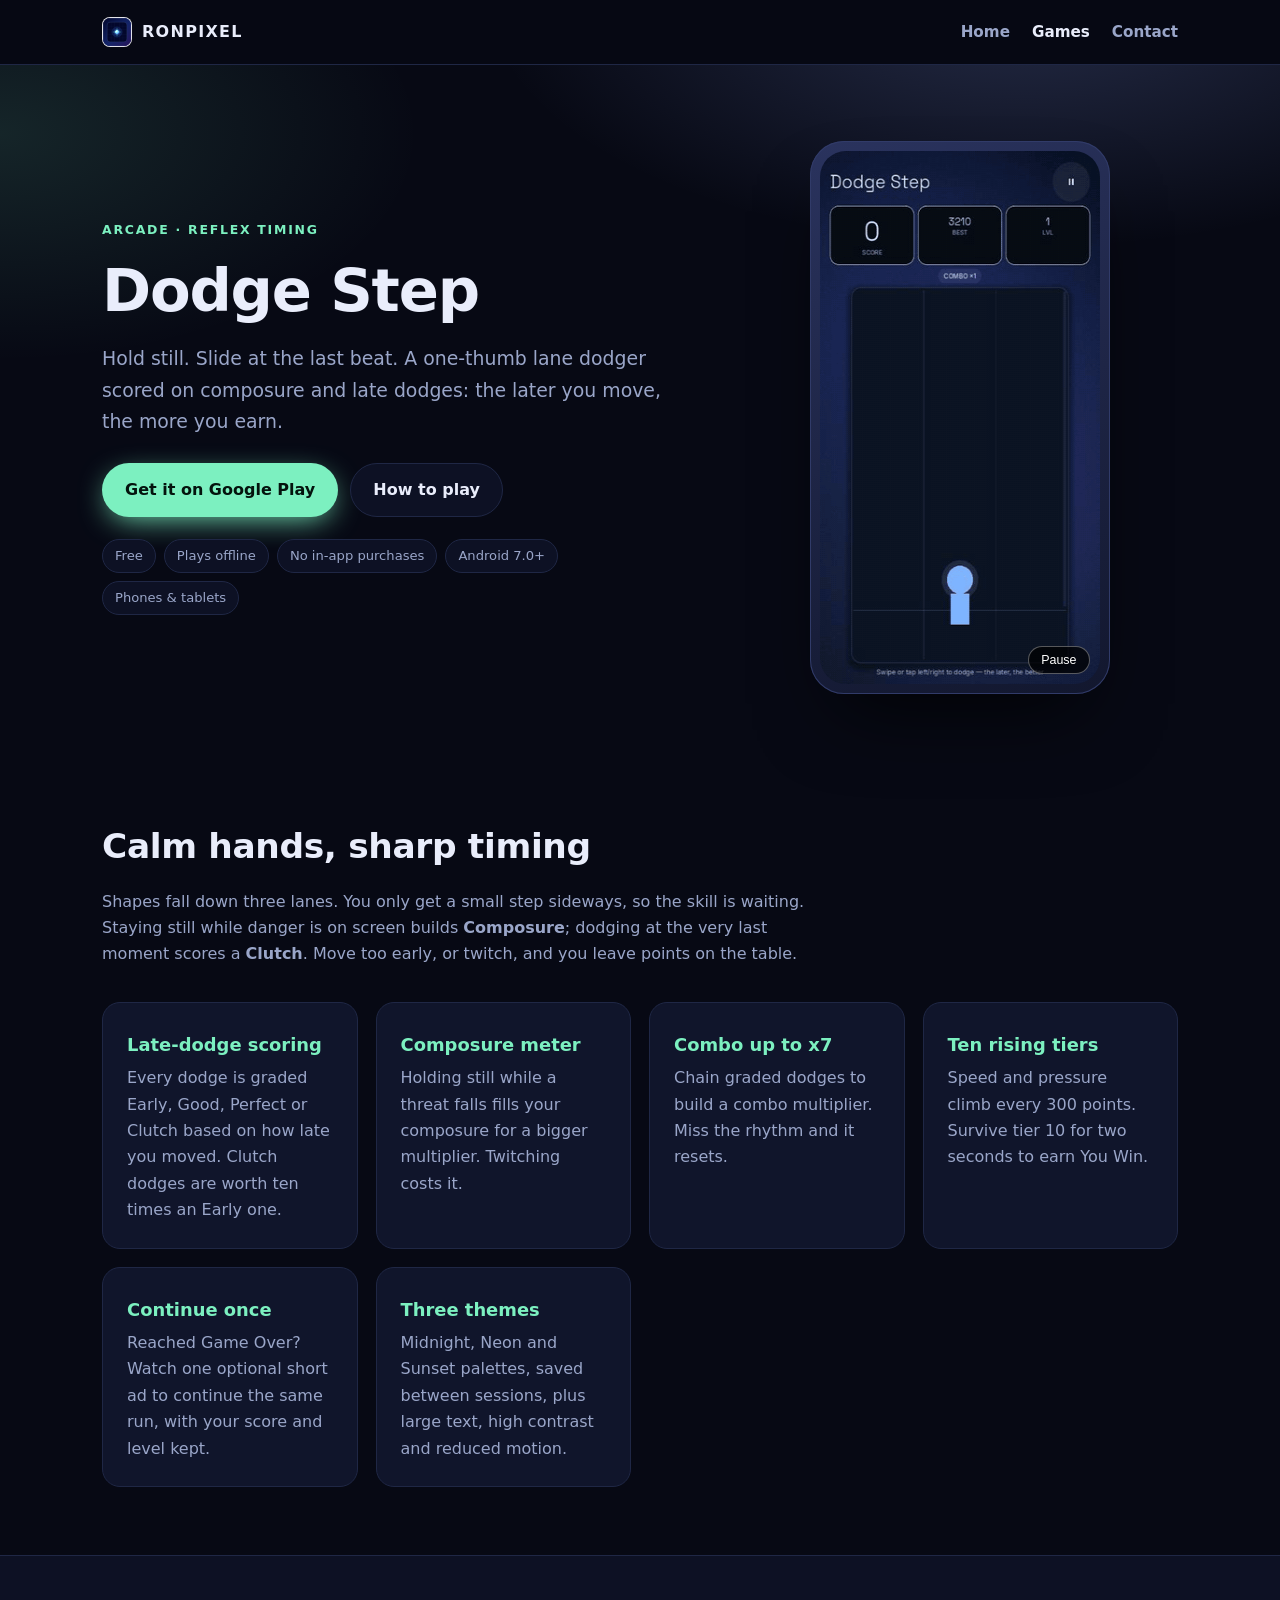
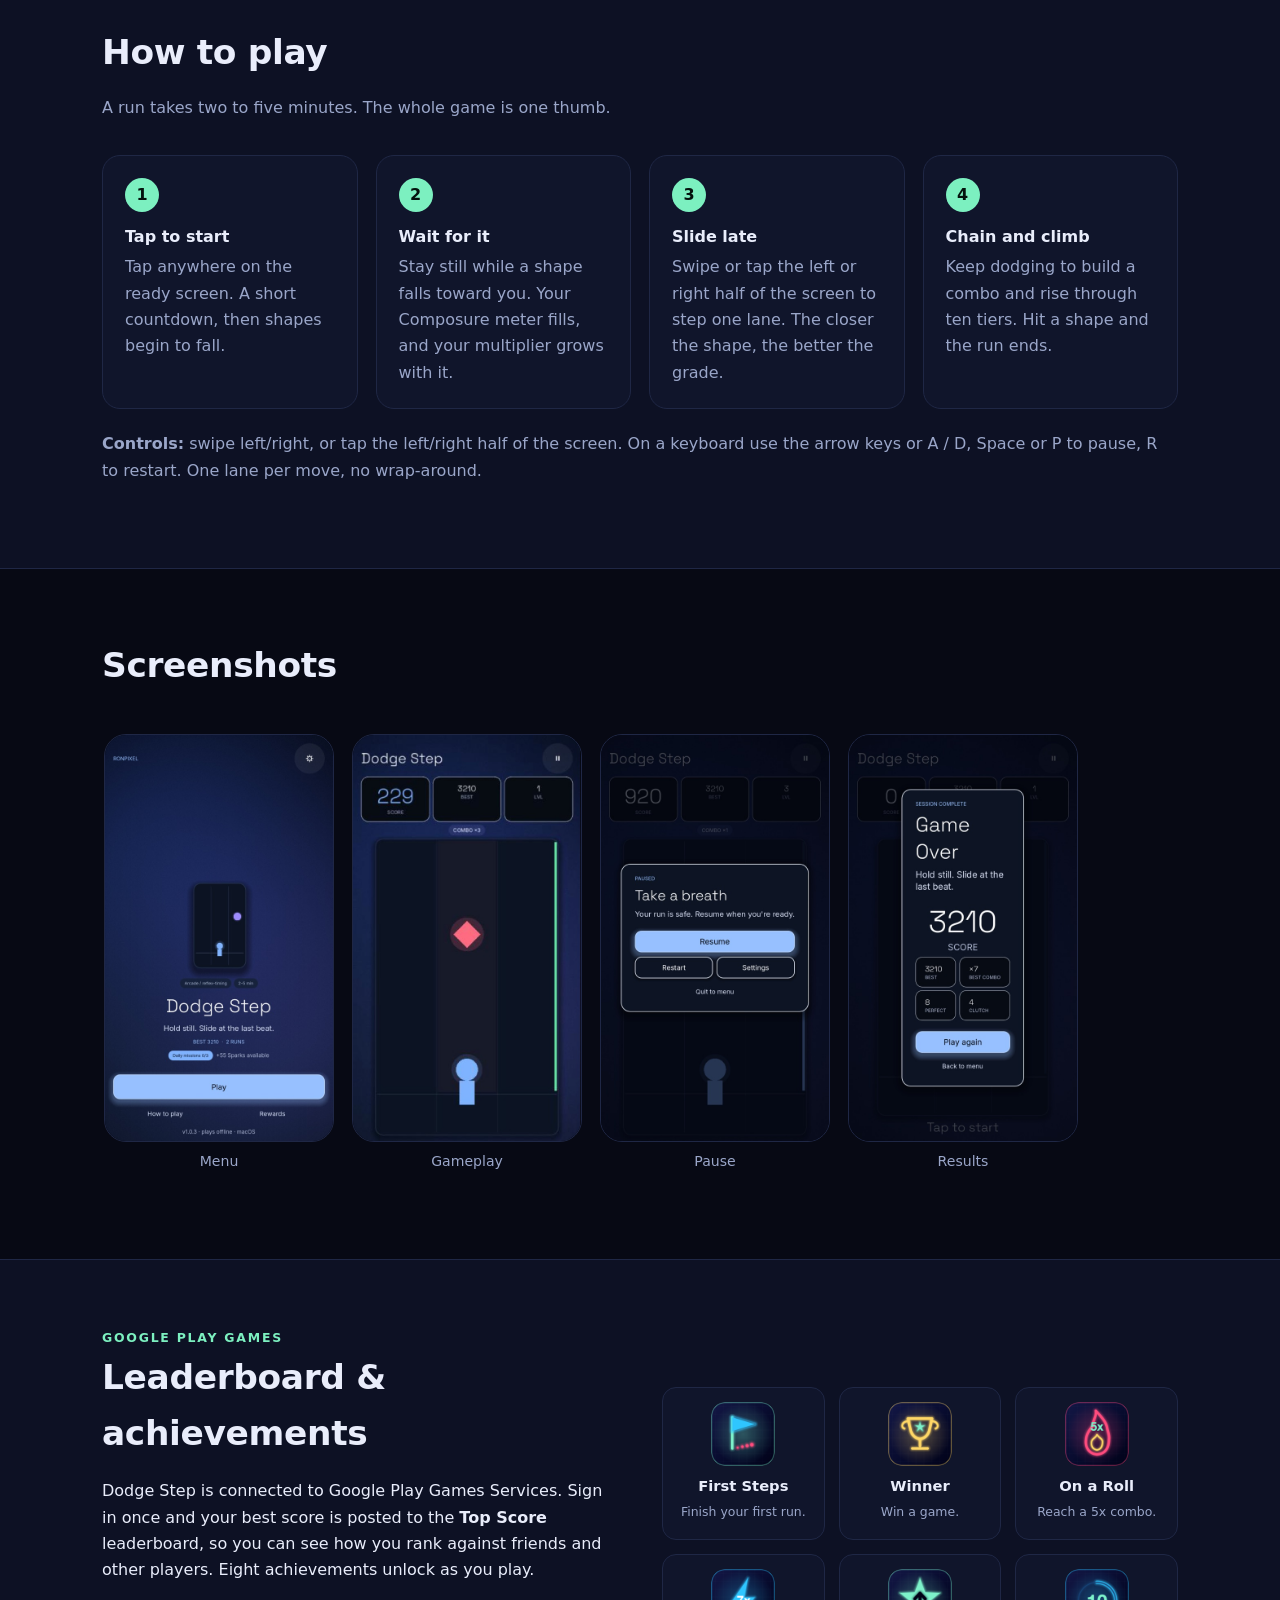
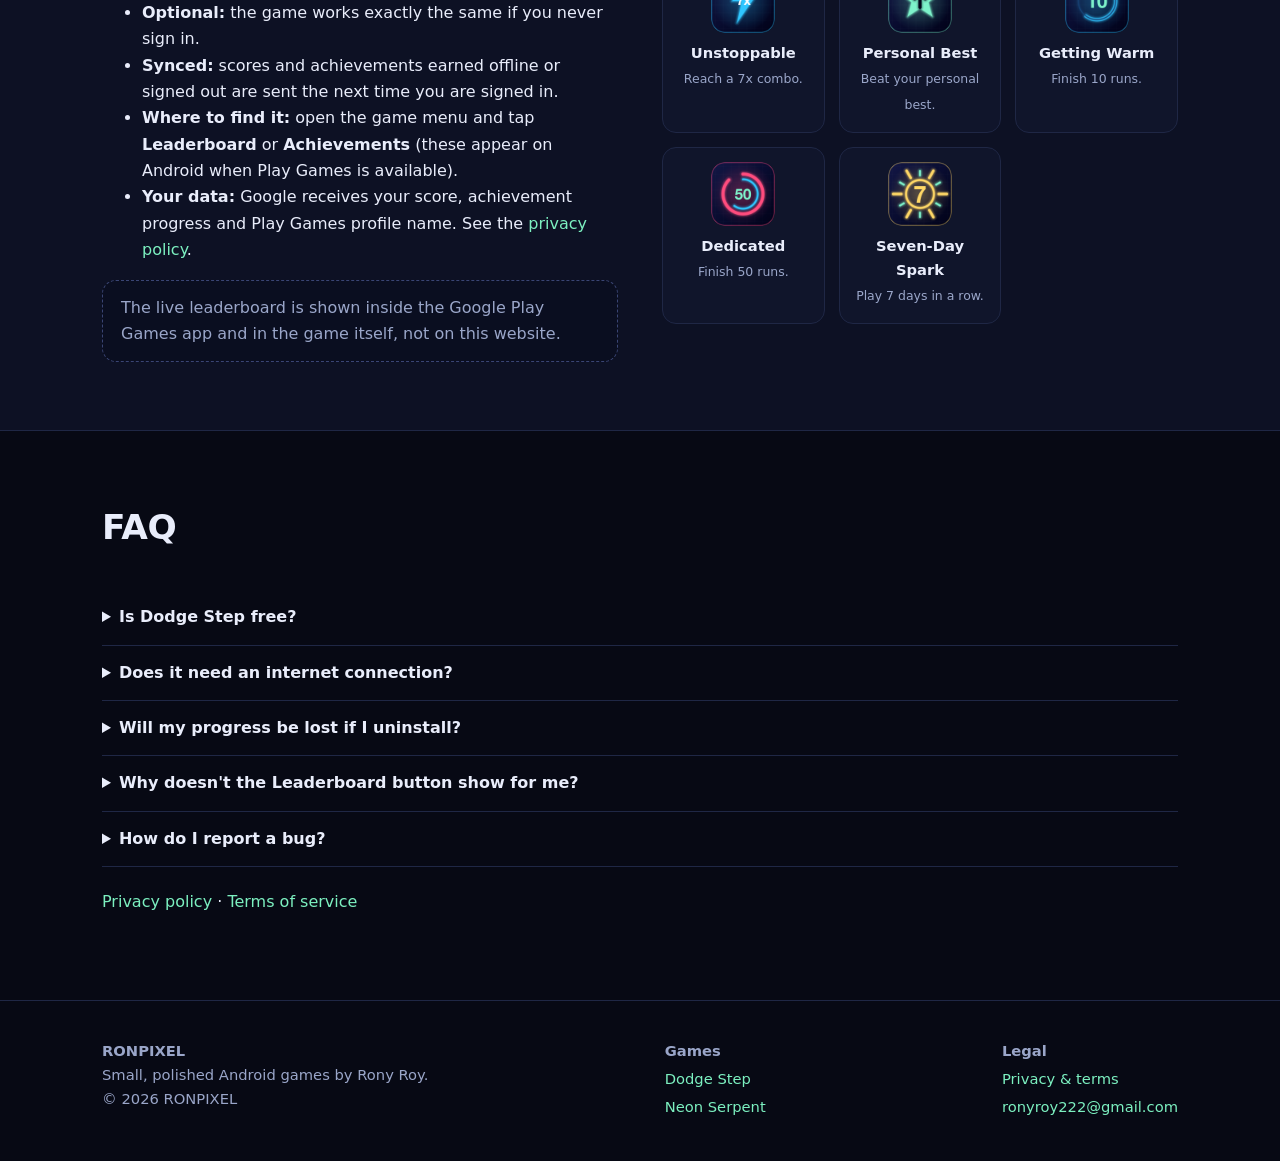
==== games/dodge-step/index.html @ db1bbd3d "Revamp site: home, game pages (how to play, screenshots, GIFs, Play Games), privacy hub, SEO files" ====
<!doctype html>
<html lang="en" class="theme-dodge">
<head>
<meta charset="utf-8">
<meta name="viewport" content="width=device-width,initial-scale=1">
<title>Dodge Step: a late-dodge arcade game for Android | RONPIXEL</title>
<meta name="description" content="Dodge Step is a one-thumb lane dodger for Android. Hold still, slide at the last beat, climb the Google Play Games leaderboard. Free, offline, no in-app purchases.">
<link rel="canonical" href="https://royrony.github.io/games/dodge-step/">
<meta name="theme-color" content="#070914">
<meta property="og:type" content="website">
<meta property="og:title" content="Dodge Step: a late-dodge arcade game for Android | RONPIXEL">
<meta property="og:description" content="Dodge Step is a one-thumb lane dodger for Android. Hold still, slide at the last beat, climb the Google Play Games leaderboard. Free, offline, no in-app purchases.">
<meta property="og:url" content="https://royrony.github.io/games/dodge-step/">
<meta property="og:image" content="https://royrony.github.io/img/dodge-step/feature.jpg">
<meta name="twitter:card" content="summary_large_image">
<link rel="icon" href="../../favicon.png">
<link rel="stylesheet" href="../../assets/site.css">
</head>
<body class="theme-dodge">
<a class="skip" href="#main">Skip to content</a>
<header class="nav"><div class="wrap">
<a class="brand" href="../../"><img src="../../favicon.png" alt="" width="30" height="30">RONPIXEL</a>
<nav aria-label="Main"><ul><li><a href="../../">Home</a></li><li><a href="../../#games" aria-current=page>Games</a></li><li><a href="../../#contact">Contact</a></li></ul></nav>
</div></header>
<main id="main">

<section class="hero"><div class="wrap grid">
<div>
<div class="eyebrow">Arcade &middot; Reflex timing</div>
<h1>Dodge Step</h1>
<p class="lead">Hold still. Slide at the last beat. A one-thumb lane dodger scored on composure and late dodges: the later you move, the more you earn.</p>
<div class="cta"><a class="btn primary" href="https://play.google.com/store/apps/details?id=com.ronyroy.dodgestep">Get it on Google Play</a><a class="btn ghost" href="#how">How to play</a></div>
<div class="meta"><span class="chip">Free</span><span class="chip">Plays offline</span><span class="chip">No in-app purchases</span><span class="chip">Android 7.0+</span><span class="chip">Phones &amp; tablets</span></div>
</div>
<div><div class="phone"><img src="../../img/dodge-step/play.jpg" data-gif="../../img/dodge-step/gameplay.gif" data-still="../../img/dodge-step/play.jpg" alt="Dodge Step gameplay: the avatar sidesteps falling shapes across three lanes while the score and combo climb" width="300" height="533"></div></div>
</div></section>

<section id="about"><div class="wrap">
<div class="sec-head"><h2>Calm hands, sharp timing</h2>
<p>Shapes fall down three lanes. You only get a small step sideways, so the skill is waiting. Staying still while danger is on screen builds <b>Composure</b>; dodging at the very last moment scores a <b>Clutch</b>. Move too early, or twitch, and you leave points on the table.</p></div>
<div class="feat"><div class="card"><h3>Late-dodge scoring</h3><p>Every dodge is graded Early, Good, Perfect or Clutch based on how late you moved. Clutch dodges are worth ten times an Early one.</p></div><div class="card"><h3>Composure meter</h3><p>Holding still while a threat falls fills your composure for a bigger multiplier. Twitching costs it.</p></div><div class="card"><h3>Combo up to x7</h3><p>Chain graded dodges to build a combo multiplier. Miss the rhythm and it resets.</p></div><div class="card"><h3>Ten rising tiers</h3><p>Speed and pressure climb every 300 points. Survive tier 10 for two seconds to earn You Win.</p></div><div class="card"><h3>Continue once</h3><p>Reached Game Over? Watch one optional short ad to continue the same run, with your score and level kept.</p></div><div class="card"><h3>Three themes</h3><p>Midnight, Neon and Sunset palettes, saved between sessions, plus large text, high contrast and reduced motion.</p></div></div>
</div></section>

<section id="how" class="alt"><div class="wrap">
<div class="sec-head"><h2>How to play</h2><p>A run takes two to five minutes. The whole game is one thumb.</p></div>
<ol class="steps"><li><b>Tap to start</b><span>Tap anywhere on the ready screen. A short countdown, then shapes begin to fall.</span></li><li><b>Wait for it</b><span>Stay still while a shape falls toward you. Your Composure meter fills, and your multiplier grows with it.</span></li><li><b>Slide late</b><span>Swipe or tap the left or right half of the screen to step one lane. The closer the shape, the better the grade.</span></li><li><b>Chain and climb</b><span>Keep dodging to build a combo and rise through ten tiers. Hit a shape and the run ends.</span></li></ol>
<p style="margin-top:22px;color:var(--mut)"><b>Controls:</b> swipe left/right, or tap the left/right half of the screen. On a keyboard use the arrow keys or A / D, Space or P to pause, R to restart. One lane per move, no wrap-around.</p>
</div></section>

<section id="screens"><div class="wrap">
<div class="sec-head"><h2>Screenshots</h2></div>
<div class="gallery" role="list" aria-label="Screenshots"><figure><img src="../../img/dodge-step/menu.jpg" alt="Dodge Step main menu with Play, How to play and Rewards" loading="lazy" width="230" height="408"><figcaption>Menu</figcaption></figure><figure><img src="../../img/dodge-step/play.jpg" alt="Gameplay with score, level and combo on screen" loading="lazy" width="230" height="408"><figcaption>Gameplay</figcaption></figure><figure><img src="../../img/dodge-step/paused.jpg" alt="Pause overlay with resume, settings and quit options" loading="lazy" width="230" height="408"><figcaption>Pause</figcaption></figure><figure><img src="../../img/dodge-step/results.jpg" alt="Game Over results card with score, best, combo and grade counts" loading="lazy" width="230" height="408"><figcaption>Results</figcaption></figure></div>
</div></section>

<section id="leaderboards" class="alt"><div class="wrap"><div class="split">
<div>
<div class="eyebrow">Google Play Games</div>
<h2>Leaderboard &amp; achievements</h2>
<p>Dodge Step is connected to Google Play Games Services. Sign in once and your best score is posted to the <b>Top Score</b> leaderboard, so you can see how you rank against friends and other players. Eight achievements unlock as you play.</p>
<ul>
<li><b>Optional:</b> the game works exactly the same if you never sign in.</li>
<li><b>Synced:</b> scores and achievements earned offline or signed out are sent the next time you are signed in.</li>
<li><b>Where to find it:</b> open the game menu and tap <b>Leaderboard</b> or <b>Achievements</b> (these appear on Android when Play Games is available).</li>
<li><b>Your data:</b> Google receives your score, achievement progress and Play Games profile name. See the <a href="https://gist.github.com/royrony/a17f5e1193a2aaa230402e698faaf6c3">privacy policy</a>.</li>
</ul>
<div class="note">The live leaderboard is shown inside the Google Play Games app and in the game itself, not on this website.</div>
</div>
<div><div class="ach"><div class="a"><img src="../../img/ach/first_run.png" alt="" width="64" height="64" loading="lazy"><b>First Steps</b><span>Finish your first run.</span></div><div class="a"><img src="../../img/ach/first_win.png" alt="" width="64" height="64" loading="lazy"><b>Winner</b><span>Win a game.</span></div><div class="a"><img src="../../img/ach/combo_5.png" alt="" width="64" height="64" loading="lazy"><b>On a Roll</b><span>Reach a 5x combo.</span></div><div class="a"><img src="../../img/ach/combo_7.png" alt="" width="64" height="64" loading="lazy"><b>Unstoppable</b><span>Reach a 7x combo.</span></div><div class="a"><img src="../../img/ach/pb_first.png" alt="" width="64" height="64" loading="lazy"><b>Personal Best</b><span>Beat your personal best.</span></div><div class="a"><img src="../../img/ach/runs_10.png" alt="" width="64" height="64" loading="lazy"><b>Getting Warm</b><span>Finish 10 runs.</span></div><div class="a"><img src="../../img/ach/runs_50.png" alt="" width="64" height="64" loading="lazy"><b>Dedicated</b><span>Finish 50 runs.</span></div><div class="a"><img src="../../img/ach/streak_7.png" alt="" width="64" height="64" loading="lazy"><b>Seven-Day Spark</b><span>Play 7 days in a row.</span></div></div></div>
</div></div></section>

<section id="faq"><div class="wrap">
<div class="sec-head"><h2>FAQ</h2></div>
<div class="faq"><details><summary>Is Dodge Step free?</summary><p>Yes. There are no in-app purchases. The game shows optional rewarded ads (for the one-time Continue) and a single capped ad between runs, never during play.</p></details><details><summary>Does it need an internet connection?</summary><p>No. The game plays fully offline. Internet is only used for ads and, if you choose to sign in, Google Play Games.</p></details><details><summary>Will my progress be lost if I uninstall?</summary><p>Progress, best score and settings are stored on your device and are removed when you uninstall. Play Games leaderboard scores and achievements stay with your Google account.</p></details><details><summary>Why doesn't the Leaderboard button show for me?</summary><p>The Leaderboard and Achievements buttons appear on Android devices where Google Play Games is available. Make sure Google Play Games is installed and you are signed in.</p></details><details><summary>How do I report a bug?</summary><p>Email <a href="mailto:ronyroy222@gmail.com">ronyroy222@gmail.com</a> with your device model and what happened.</p></details></div>
<p style="margin-top:22px"><a href="https://gist.github.com/royrony/a17f5e1193a2aaa230402e698faaf6c3">Privacy policy</a> &middot; <a href="https://gist.github.com/royrony/2836848ec00fa641fb1f0e1177c64e61">Terms of service</a></p>
</div></section>

</main>
<footer><div class="wrap">
<div><strong>RONPIXEL</strong><br>Small, polished Android games by Rony Roy.<br>&copy; 2026 RONPIXEL</div>
<div><strong>Games</strong><ul>
<li><a href="../../games/dodge-step/">Dodge Step</a></li>
<li><a href="../../games/neon-serpent/">Neon Serpent</a></li></ul></div>
<div><strong>Legal</strong><ul>
<li><a href="../../privacy/">Privacy &amp; terms</a></li>
<li><a href="mailto:ronyroy222@gmail.com">ronyroy222@gmail.com</a></li></ul></div>
</div></footer>
<script src="../../assets/site.js" defer></script>
</body>
</html>
---- assets/site.css ----
:root{--bg:#070914;--bg2:#0d1124;--card:#10152b;--line:#1f2745;--text:#e9edfb;--mut:#9aa6c9;--acc:#7cf0c0;--acc2:#8fa8ff;--r:18px;--max:1120px}
*{box-sizing:border-box}html{scroll-behavior:smooth}
body{margin:0;font:16px/1.65 system-ui,-apple-system,"Segoe UI",Roboto,Helvetica,Arial,sans-serif;background:var(--bg);color:var(--text);-webkit-font-smoothing:antialiased}
a{color:var(--acc);text-decoration:none}a:hover{text-decoration:underline}
img{max-width:100%;display:block}
.wrap{max-width:var(--max);margin:0 auto;padding:0 22px}
.skip{position:absolute;left:-999px}.skip:focus{left:12px;top:12px;background:#fff;color:#000;padding:8px 12px;border-radius:8px;z-index:99}
header.nav{position:sticky;top:0;z-index:20;background:rgba(7,9,20,.82);-webkit-backdrop-filter:blur(12px);backdrop-filter:blur(12px);border-bottom:1px solid var(--line)}
.nav .wrap{display:flex;align-items:center;justify-content:space-between;height:64px}
.brand{display:flex;align-items:center;gap:10px;font-weight:800;letter-spacing:.08em;color:var(--text)}
.brand:hover{text-decoration:none}
.brand img{width:30px;height:30px;border-radius:8px}
.nav ul{display:flex;gap:22px;list-style:none;margin:0;padding:0}
.nav ul a{color:var(--mut);font-weight:600;font-size:.95rem}.nav ul a:hover,.nav ul a[aria-current]{color:var(--text);text-decoration:none}
.btn{display:inline-flex;align-items:center;gap:10px;padding:13px 22px;border-radius:999px;font-weight:700;border:1px solid transparent;transition:transform .15s,box-shadow .15s}
.btn:hover{transform:translateY(-2px);text-decoration:none}
.btn.primary{background:var(--acc);color:#04130d;box-shadow:0 8px 30px -8px var(--acc)}
.btn.ghost{border-color:var(--line);color:var(--text);background:var(--bg2)}
.hero{padding:76px 0 56px;background:radial-gradient(900px 420px at 80% -10%,rgba(143,168,255,.22),transparent 60%),radial-gradient(700px 380px at 0% 10%,rgba(124,240,192,.12),transparent 60%)}
.hero .grid{display:grid;grid-template-columns:1.15fr .85fr;gap:48px;align-items:center}
.eyebrow{color:var(--acc);font-weight:700;letter-spacing:.14em;text-transform:uppercase;font-size:.78rem}
h1{font-size:clamp(2.2rem,5.2vw,3.7rem);line-height:1.08;margin:.3em 0 .35em;letter-spacing:-.02em}
h2{font-size:clamp(1.55rem,3.2vw,2.15rem);margin:0 0 .4em;letter-spacing:-.01em}
h3{margin:.2em 0 .3em;font-size:1.12rem}
.lead{font-size:1.18rem;color:var(--mut);max-width:34em}
.cta{display:flex;flex-wrap:wrap;gap:12px;margin-top:26px}
.meta{display:flex;flex-wrap:wrap;gap:8px;margin-top:22px}
.chip{padding:5px 12px;border:1px solid var(--line);border-radius:999px;font-size:.82rem;color:var(--mut);background:var(--bg2)}
section{padding:68px 0}section.alt{background:var(--bg2);border-block:1px solid var(--line)}
.sec-head{max-width:46em;margin-bottom:34px}.sec-head p{color:var(--mut);margin:.2em 0}
.cards{display:grid;grid-template-columns:repeat(auto-fit,minmax(300px,1fr));gap:22px}
.card{background:var(--card);border:1px solid var(--line);border-radius:var(--r);padding:24px}
a.game-card{display:flex;flex-direction:column;overflow:hidden;padding:0;transition:transform .2s,border-color .2s;color:var(--text)}
a.game-card:hover{transform:translateY(-4px);border-color:#34406e;text-decoration:none}
.game-card img.cover{aspect-ratio:1024/500;object-fit:cover;width:100%;height:auto;flex:none}
.game-card .body{padding:22px}.game-card p{color:var(--mut);margin:.3em 0 1em}
.game-card .row{display:flex;align-items:center;gap:12px}.game-card .row img{width:46px;height:46px;border-radius:12px}
.game-card .more{color:var(--acc);font-weight:700}
.feat{display:grid;grid-template-columns:repeat(auto-fit,minmax(240px,1fr));gap:18px}
.feat .card h3{color:var(--acc)}.feat .card p{margin:0;color:var(--mut)}
.steps{counter-reset:s;display:grid;grid-template-columns:repeat(auto-fit,minmax(230px,1fr));gap:18px;padding:0;list-style:none;margin:0}
.steps li{counter-increment:s;background:var(--card);border:1px solid var(--line);border-radius:var(--r);padding:22px}
.steps li::before{content:counter(s);display:grid;place-items:center;width:34px;height:34px;border-radius:50%;background:var(--acc);color:#04130d;font-weight:800;margin-bottom:12px}
.steps b{display:block;margin-bottom:4px}.steps span{color:var(--mut)}
.phone{width:min(300px,100%);margin:0 auto;border-radius:34px;padding:10px;background:linear-gradient(160deg,#2a335e,#12172e);box-shadow:0 40px 80px -30px rgba(0,0,0,.8),0 0 0 1px #313b69 inset;position:relative}
.phone img{border-radius:26px;width:100%}
.phone button.pp{position:absolute;right:20px;bottom:20px;border:1px solid #ffffff55;background:#000b;color:#fff;border-radius:999px;padding:6px 12px;font-size:.78rem;cursor:pointer}
.gallery{display:flex;gap:18px;overflow-x:auto;scroll-snap-type:x mandatory;padding:6px 2px 18px}
.gallery figure{margin:0;flex:0 0 230px;scroll-snap-align:start}
.gallery img{border-radius:22px;border:1px solid var(--line);width:100%}
.gallery figcaption{color:var(--mut);font-size:.88rem;text-align:center;margin-top:8px}
.split{display:grid;grid-template-columns:1fr 1fr;gap:44px;align-items:center}
.ach{display:grid;grid-template-columns:repeat(auto-fill,minmax(150px,1fr));gap:14px;margin-top:20px}
.ach .a{background:var(--card);border:1px solid var(--line);border-radius:14px;padding:14px;text-align:center}
.ach img{width:64px;height:64px;margin:0 auto 8px;border-radius:14px}
.ach b{display:block;font-size:.92rem}.ach span{font-size:.78rem;color:var(--mut)}
.note{border:1px dashed #3a4574;border-radius:14px;padding:14px 18px;color:var(--mut);background:#0a0e20}
.faq details{border-bottom:1px solid var(--line);padding:14px 0}.faq summary{cursor:pointer;font-weight:700}.faq p{color:var(--mut);margin:.5em 0 0}
.pill{display:inline-block;padding:3px 10px;border-radius:999px;background:#1a2244;color:var(--acc2);font-size:.75rem;font-weight:700}
.legal{max-width:760px}.legal h2{margin-top:1.6em}
footer{border-top:1px solid var(--line);padding:38px 0;color:var(--mut);font-size:.92rem}
footer .wrap{display:flex;flex-wrap:wrap;gap:18px 40px;justify-content:space-between}
footer ul{list-style:none;margin:0;padding:0}footer li{margin:4px 0}
.theme-snake{--acc:#5ff2ff;--acc2:#ff7ad9}
.theme-dodge{--acc:#7cf0c0;--acc2:#8fa8ff}
@media(max-width:860px){.hero .grid,.split{grid-template-columns:1fr}.hero{padding-top:44px}.nav ul{gap:14px}}
@media(prefers-reduced-motion:reduce){html{scroll-behavior:auto}*{transition:none!important}}
:focus-visible{outline:3px solid var(--acc2);outline-offset:3px;border-radius:6px}
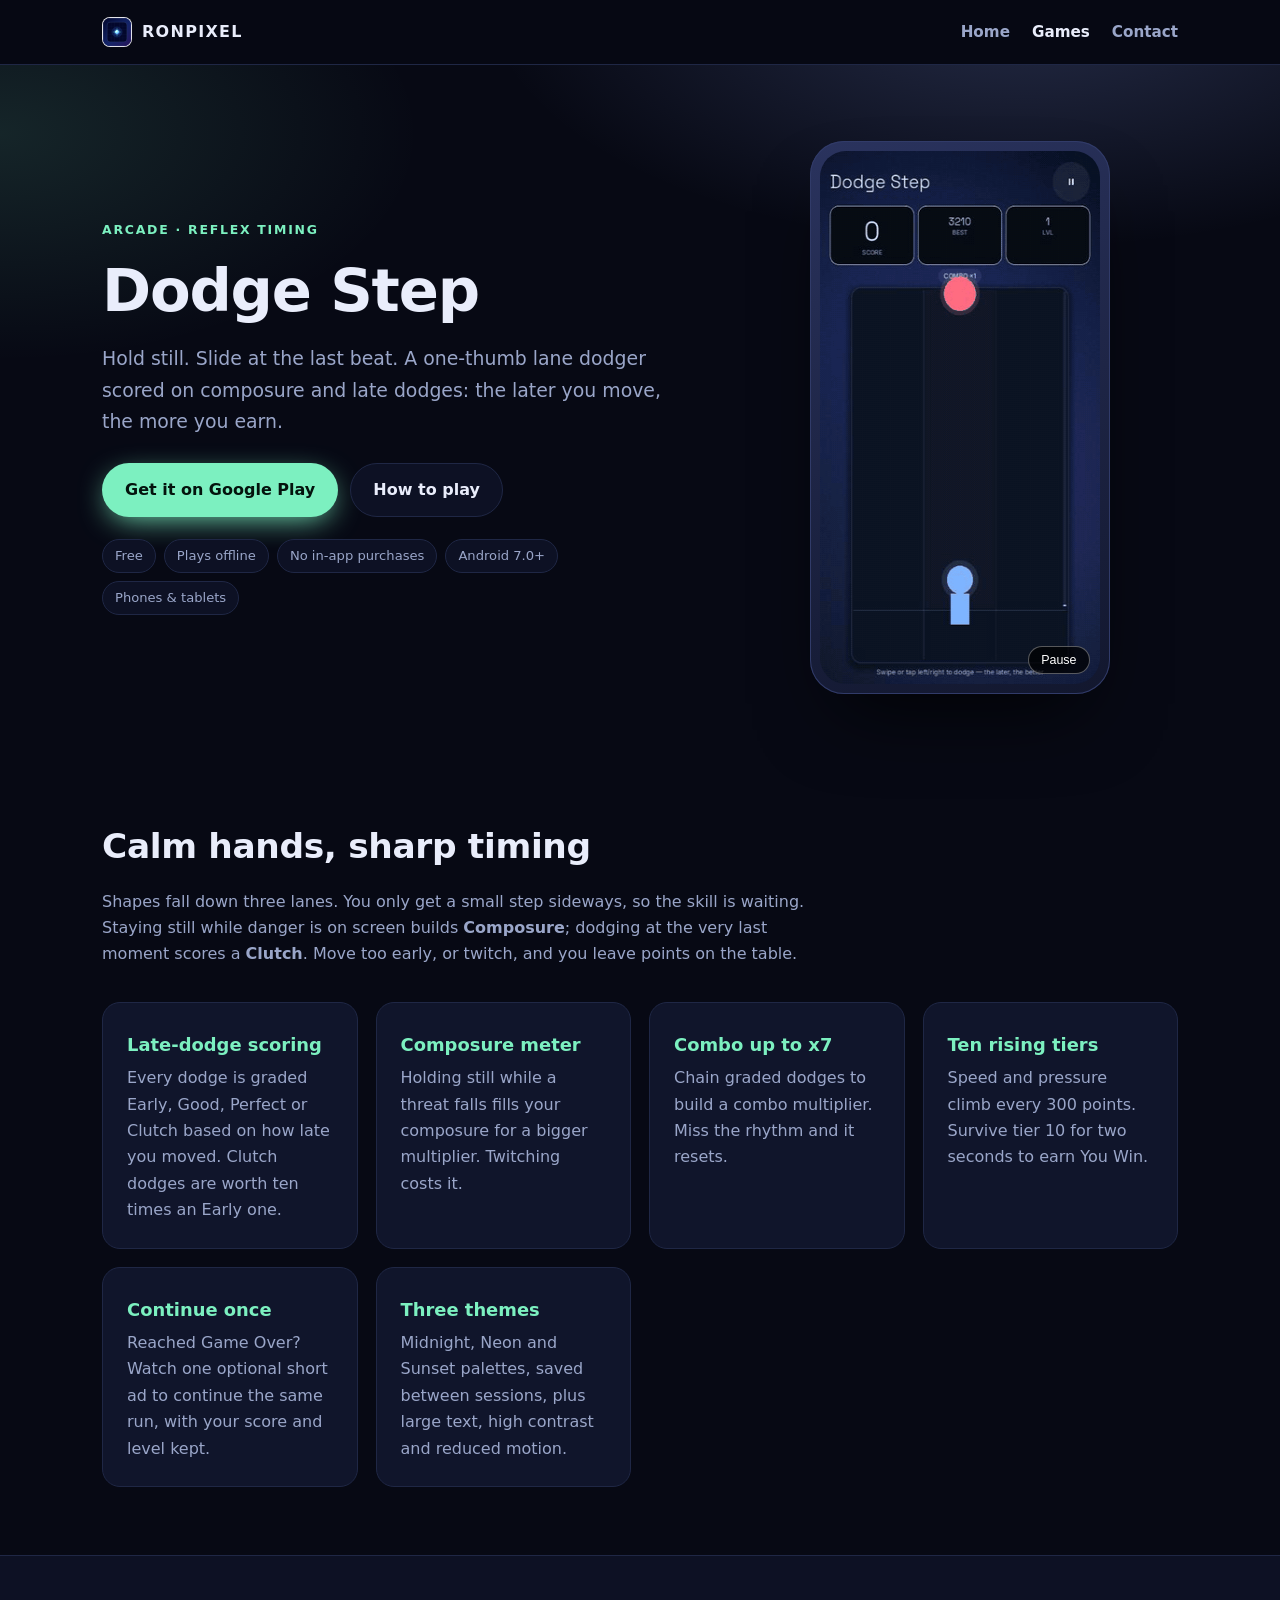
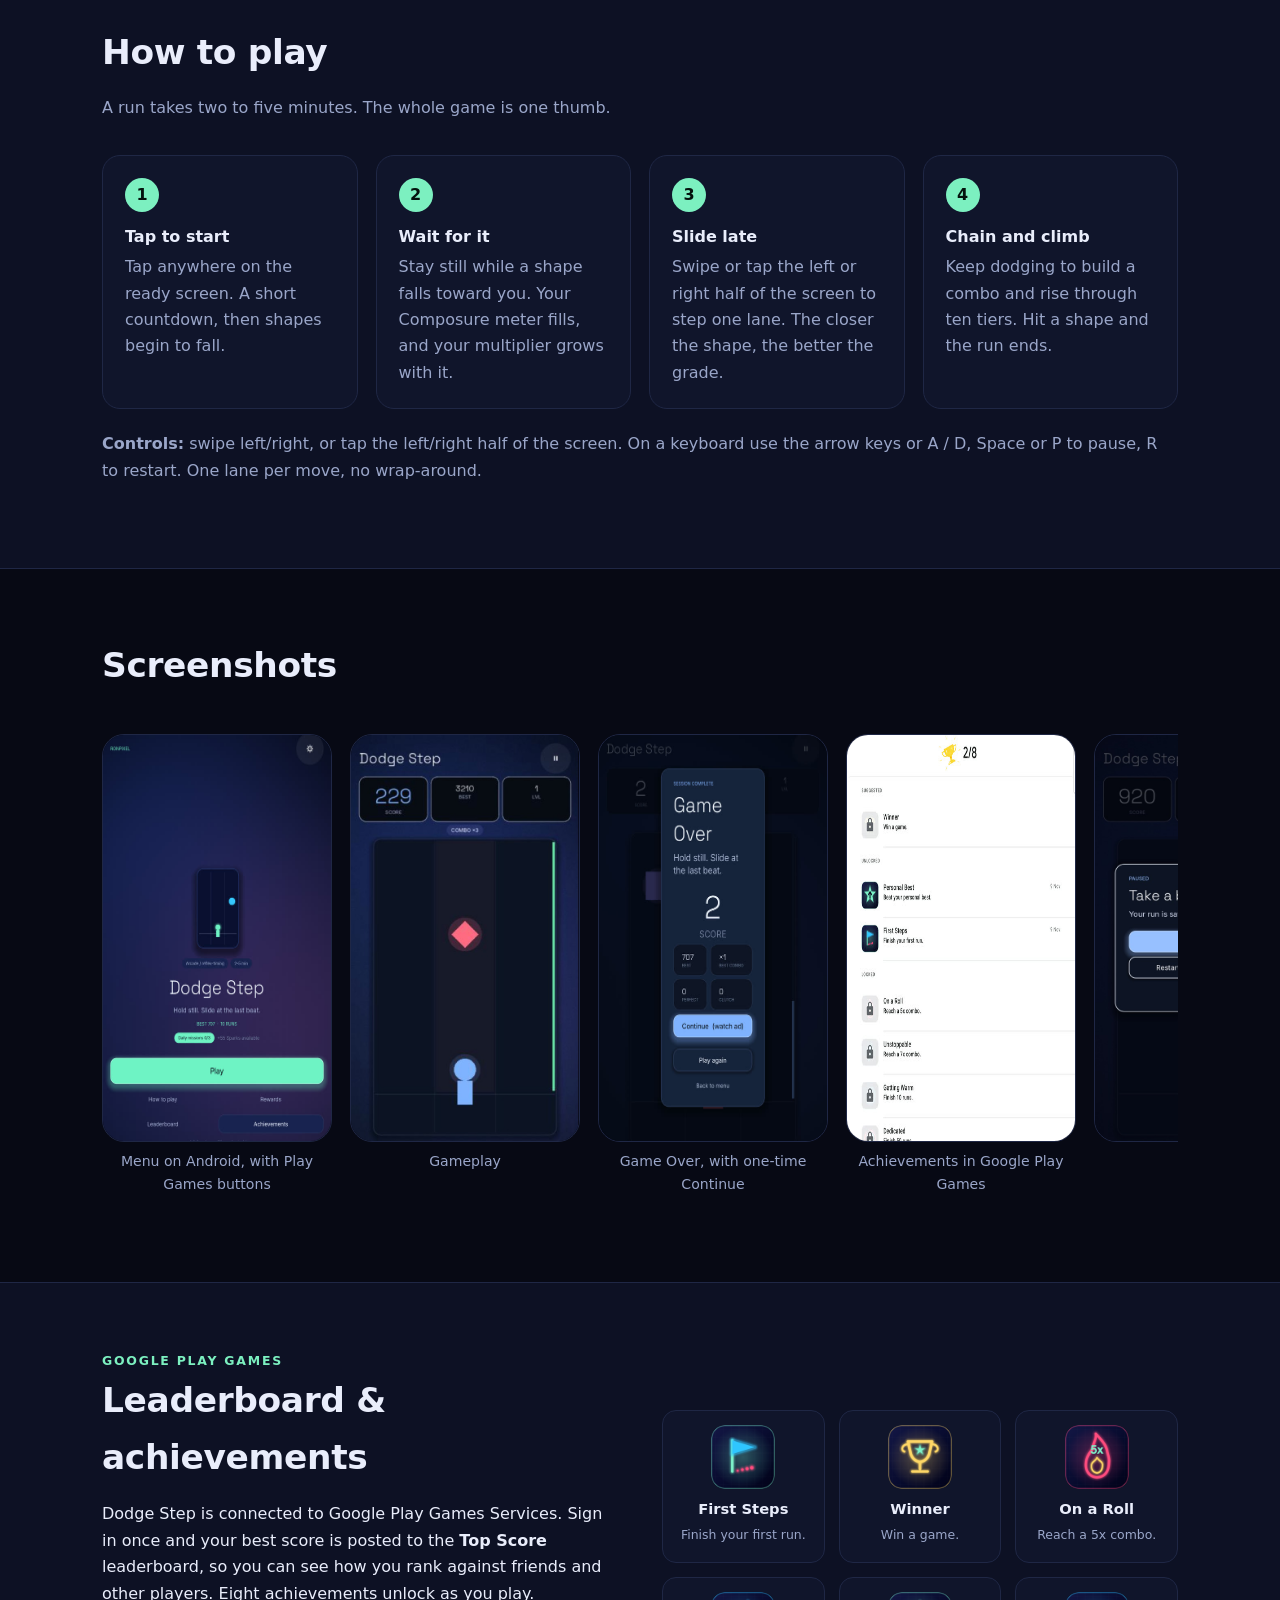
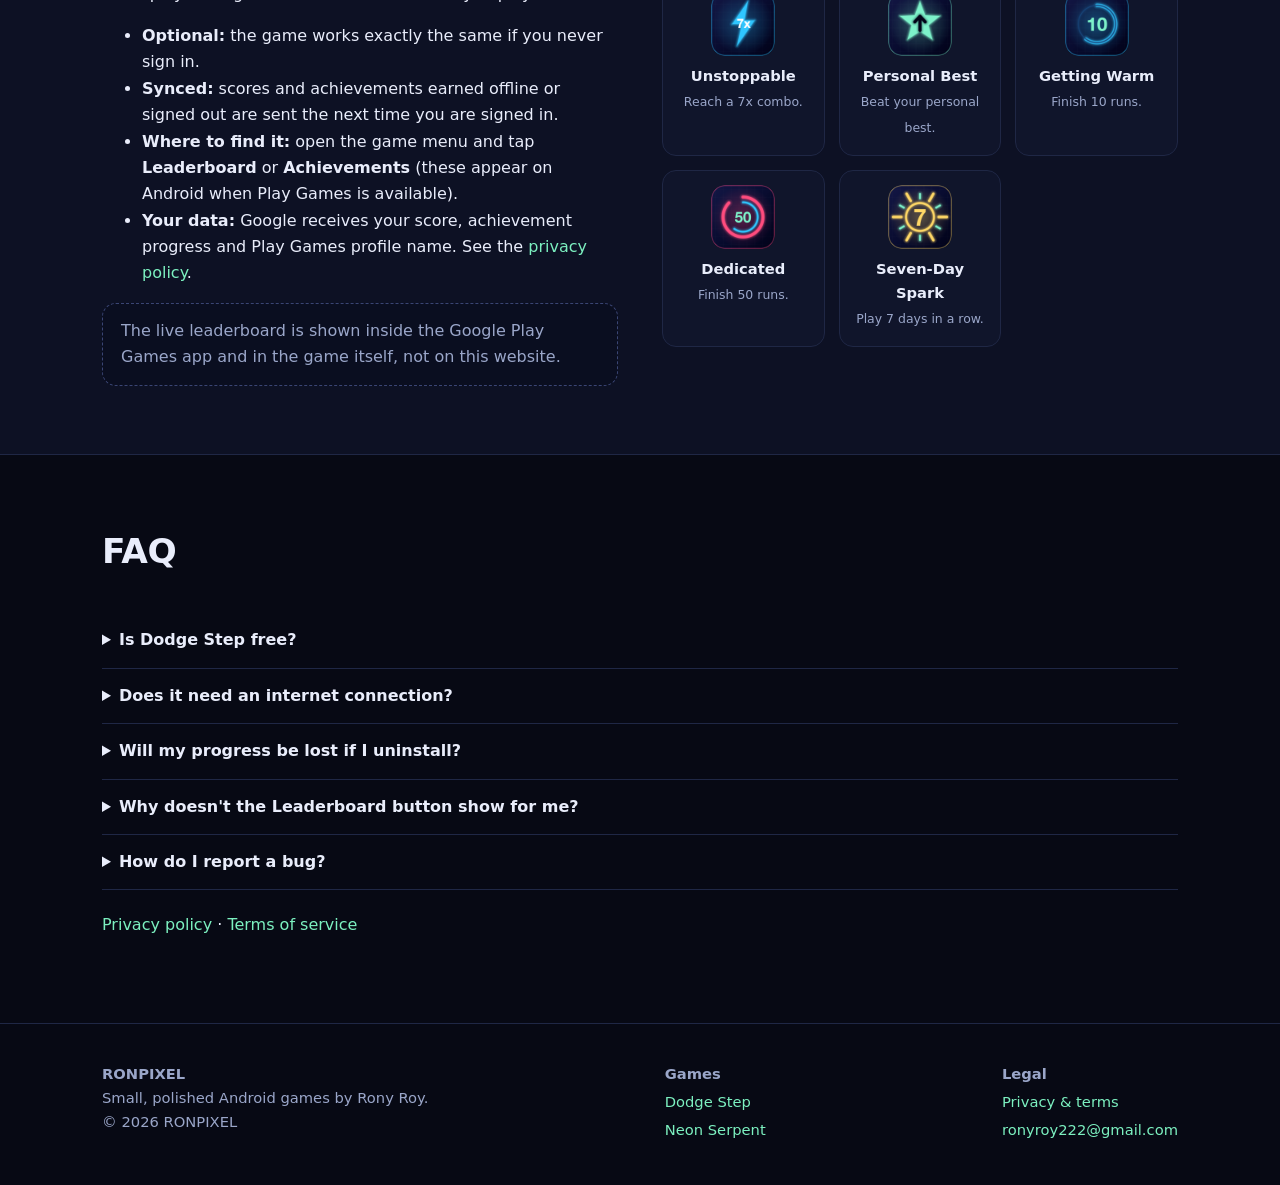
==== commit 4c9dfa52: "Dodge Step page: real-device screenshots (menu, game over, Play Games achievements)" ====
--- a/games/dodge-step/index.html
+++ b/games/dodge-step/index.html
@@ -49,7 +49,7 @@
 
 <section id="screens"><div class="wrap">
 <div class="sec-head"><h2>Screenshots</h2></div>
-<div class="gallery" role="list" aria-label="Screenshots"><figure><img src="../../img/dodge-step/menu.jpg" alt="Dodge Step main menu with Play, How to play and Rewards" loading="lazy" width="230" height="408"><figcaption>Menu</figcaption></figure><figure><img src="../../img/dodge-step/play.jpg" alt="Gameplay with score, level and combo on screen" loading="lazy" width="230" height="408"><figcaption>Gameplay</figcaption></figure><figure><img src="../../img/dodge-step/paused.jpg" alt="Pause overlay with resume, settings and quit options" loading="lazy" width="230" height="408"><figcaption>Pause</figcaption></figure><figure><img src="../../img/dodge-step/results.jpg" alt="Game Over results card with score, best, combo and grade counts" loading="lazy" width="230" height="408"><figcaption>Results</figcaption></figure></div>
+<div class="gallery" role="list" aria-label="Screenshots"><figure><img src="../../img/dodge-step/menu-device.jpg" alt="Dodge Step main menu on an Android tablet with Leaderboard and Achievements buttons" loading="lazy" width="230" height="408"><figcaption>Menu on Android, with Play Games buttons</figcaption></figure><figure><img src="../../img/dodge-step/play.jpg" alt="Gameplay with score, level and combo on screen" loading="lazy" width="230" height="408"><figcaption>Gameplay</figcaption></figure><figure><img src="../../img/dodge-step/gameover-device.jpg" alt="Game Over card on a real device with a one-time Continue option" loading="lazy" width="230" height="408"><figcaption>Game Over, with one-time Continue</figcaption></figure><figure><img src="../../img/dodge-step/achievements-device.jpg" alt="Google Play Games achievements list showing two of eight unlocked" loading="lazy" width="230" height="408"><figcaption>Achievements in Google Play Games</figcaption></figure><figure><img src="../../img/dodge-step/paused.jpg" alt="Pause overlay with resume, settings and quit options" loading="lazy" width="230" height="408"><figcaption>Pause</figcaption></figure><figure><img src="../../img/dodge-step/results.jpg" alt="Results card with score, best, combo and grade counts" loading="lazy" width="230" height="408"><figcaption>Results</figcaption></figure></div>
 </div></section>
 
 <section id="leaderboards" class="alt"><div class="wrap"><div class="split">
